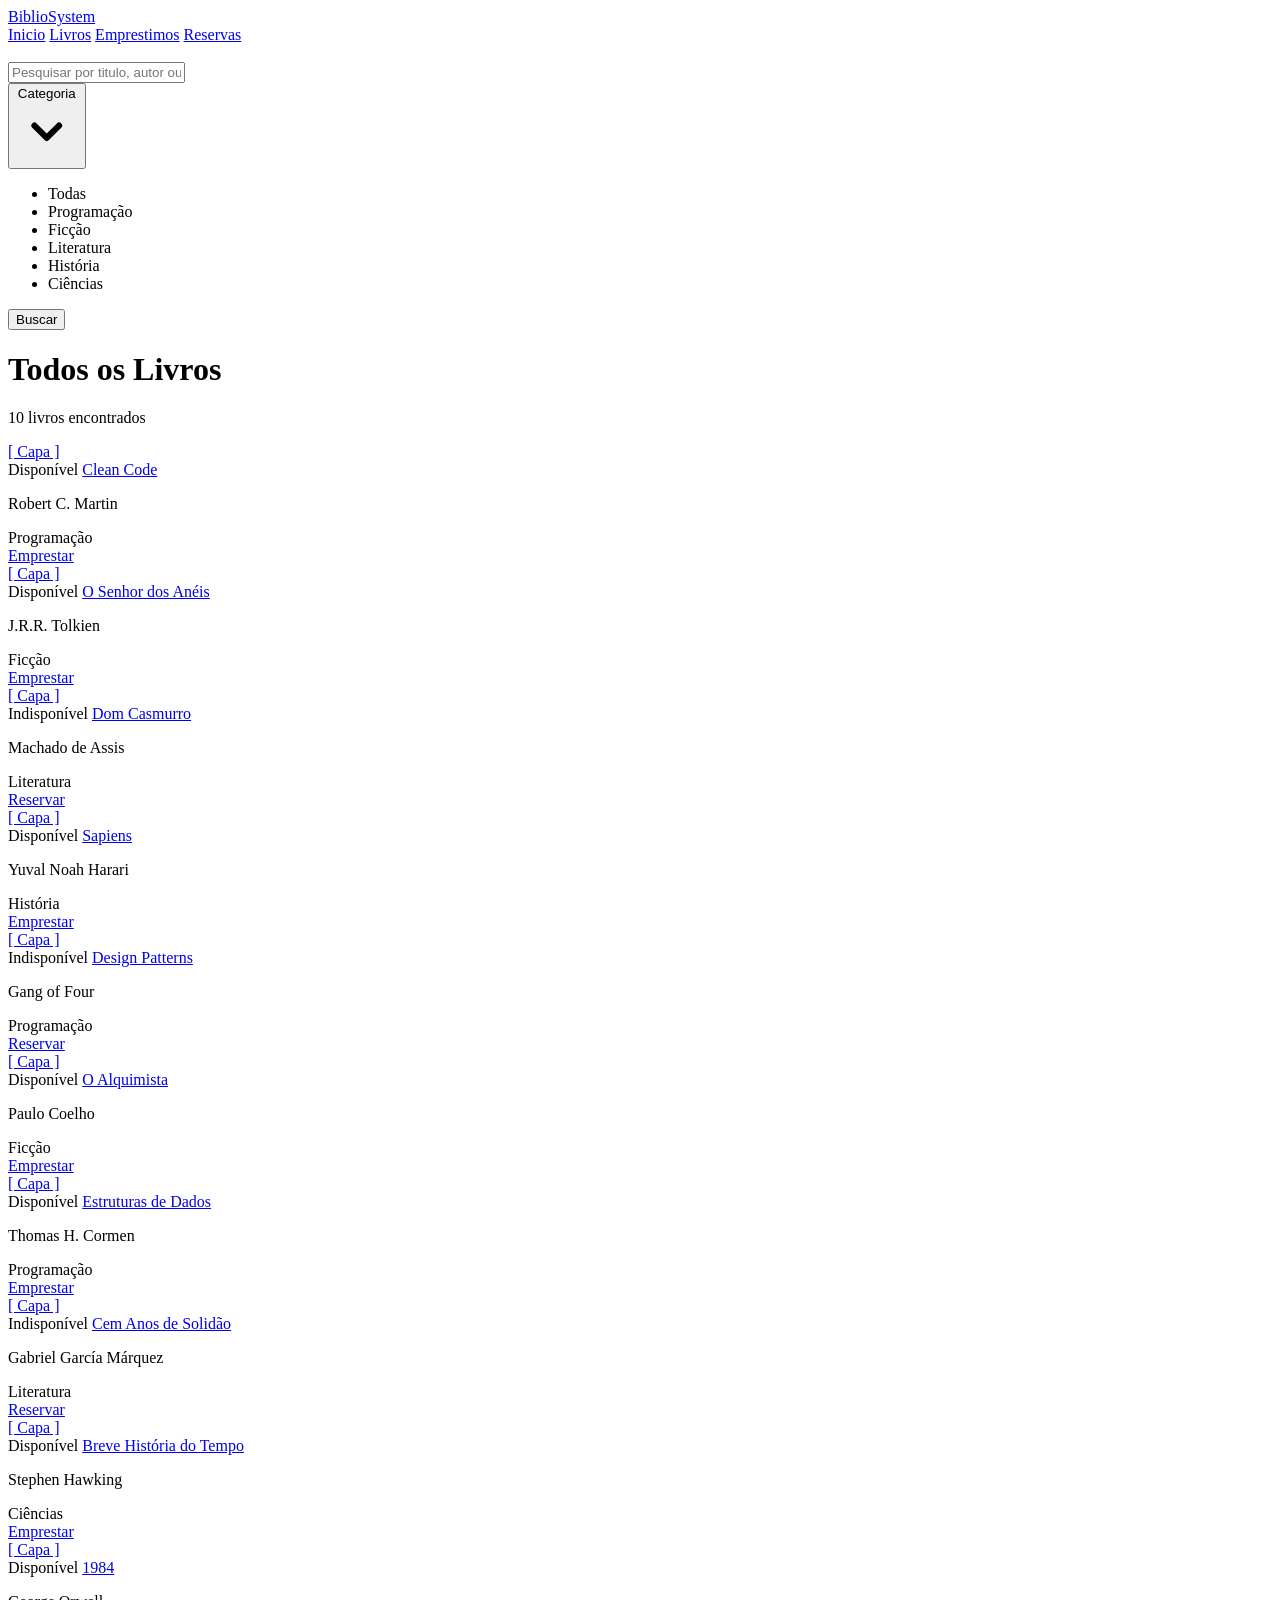
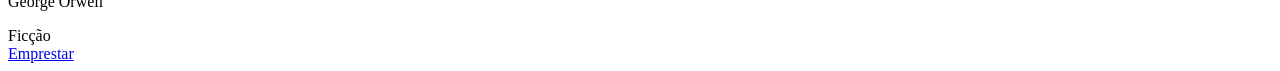
==== index.html @ 9b4d8dee "feat: página que adiciona e  exibe livros cadastrados na página inicial" ====
<!DOCTYPE html>
<html lang="pt-BR">
<head>
  <meta charset="UTF-8" />
  <meta name="viewport" content="width=device-width, initial-scale=1.0" />
  <title>BiblioSystem — Livros</title>
  <link rel="stylesheet" href="css/style.css" />
</head>
<body>

  <!-- NAVBAR -->
  <header class="navbar">
    <div class="navbar__inner">
      <a href="index.html" class="navbar__logo">BiblioSystem</a>

      <nav class="navbar__nav">
        <a href="index.html"        class="navbar__link navbar__link--active">Inicio</a>
        <a href="livros.html"       class="navbar__link">Livros</a>
        <a href="emprestimos.html"  class="navbar__link">Emprestimos</a>
        <a href="reservas.html"     class="navbar__link">Reservas</a>
      </nav>

      <a href="perfil.html" class="navbar__avatar" aria-label="Perfil do usuário">
        <img src="" alt="" class="navbar__avatar-img" id="avatarImg" />
      </a>
    </div>

    <!-- SEARCH BAR -->
    <div class="search-bar">
      <div class="search-bar__inner">
        <input
          type="text"
          id="searchInput"
          class="search-bar__input"
          placeholder="Pesquisar por titulo, autor ou ISBN..."
          aria-label="Pesquisar livros"
        />

        <div class="search-bar__controls">
          <div class="dropdown">
            <button class="dropdown__btn" id="categoryBtn" aria-haspopup="listbox" aria-expanded="false">
              <span id="categoryLabel">Categoria</span>
              <svg class="dropdown__icon" viewBox="0 0 20 20" fill="currentColor" aria-hidden="true">
                <path fill-rule="evenodd" d="M5.293 7.293a1 1 0 011.414 0L10 10.586l3.293-3.293a1 1 0 111.414 1.414l-4 4a1 1 0 01-1.414 0l-4-4a1 1 0 010-1.414z" clip-rule="evenodd"/>
              </svg>
            </button>
            <ul class="dropdown__menu" id="categoryMenu" role="listbox">
              <li class="dropdown__item" role="option" data-value="">Todas</li>
              <li class="dropdown__item" role="option" data-value="Programacao">Programação</li>
              <li class="dropdown__item" role="option" data-value="Ficcao">Ficção</li>
              <li class="dropdown__item" role="option" data-value="Literatura">Literatura</li>
              <li class="dropdown__item" role="option" data-value="Historia">História</li>
              <li class="dropdown__item" role="option" data-value="Ciencias">Ciências</li>
            </ul>
          </div>

          <button class="search-bar__btn" id="searchBtn">Buscar</button>
        </div>
      </div>
    </div>
  </header>

  <!-- MAIN CONTENT -->
  <main class="main">
    <div class="main__inner">
      <div class="books-header">
        <h1 class="books-header__title">Todos os Livros</h1>
        <p class="books-header__count" id="booksCount">0 livros encontrados</p>
      </div>

      <div class="books-grid" id="booksGrid">
        <!-- Cards gerados via JS -->
      </div>

      <div class="books-empty" id="booksEmpty" hidden>
        <p>Nenhum livro encontrado para sua pesquisa.</p>
      </div>
    </div>
  </main>


<script src="js/main.js"></script>
</body>
</html>
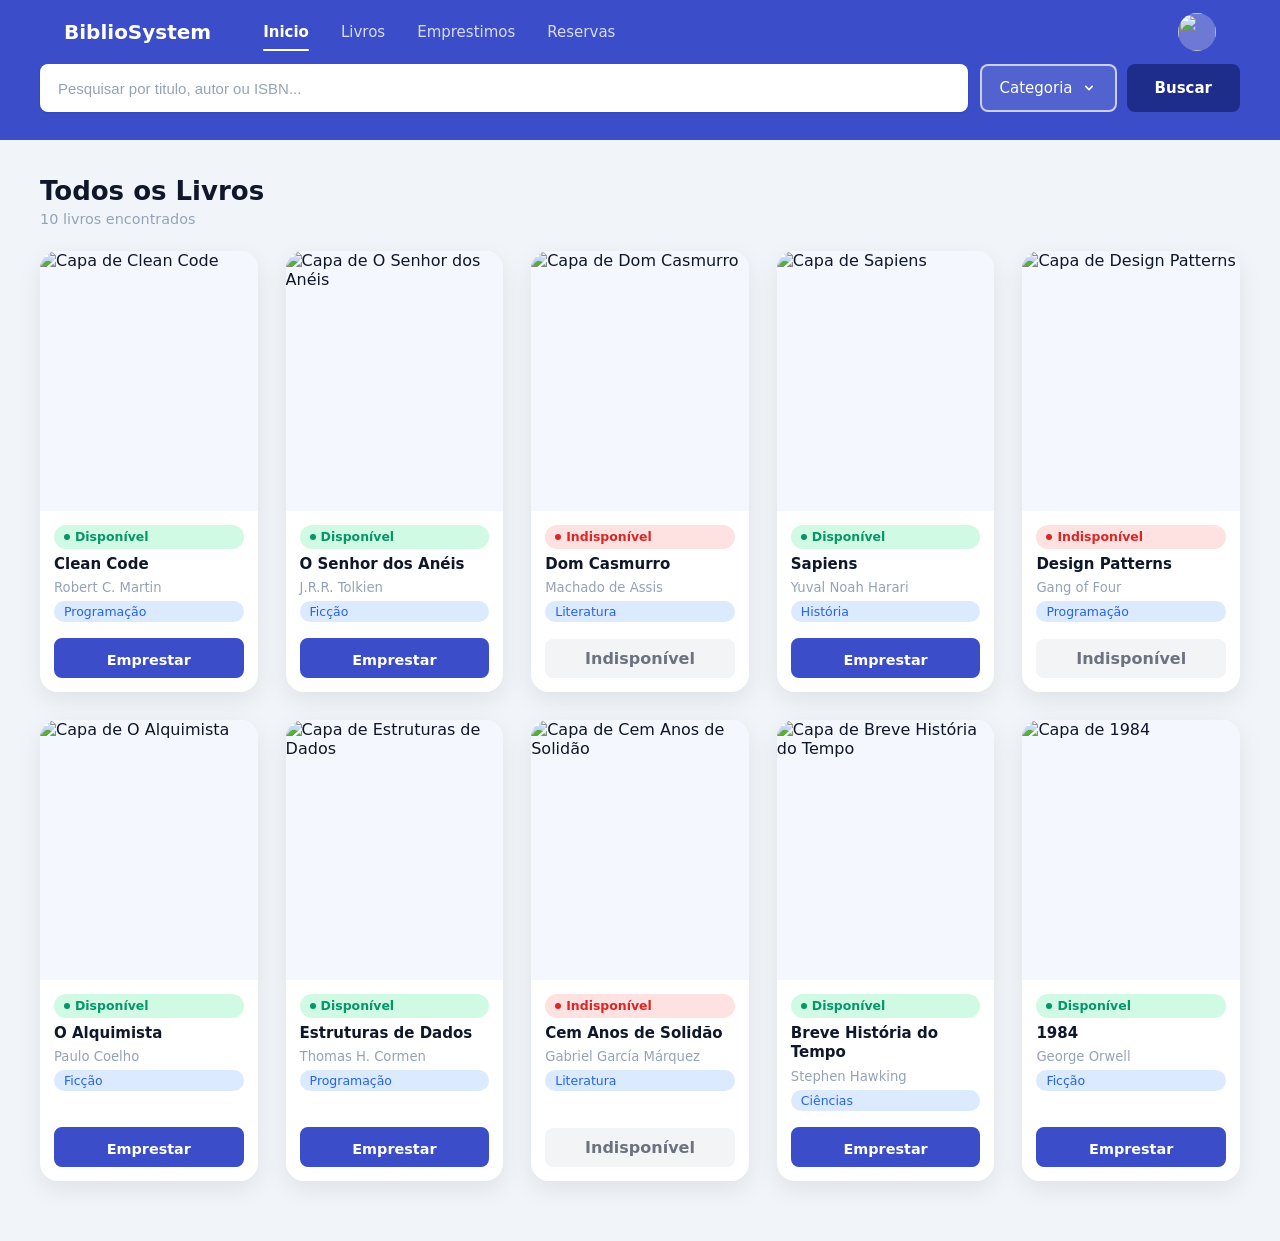
==== commit 2d71928f: "feat: Adição da aba de empréstimos" ====
--- a/index.html
+++ b/index.html
@@ -16,7 +16,7 @@
       <nav class="navbar__nav">
         <a href="index.html"        class="navbar__link navbar__link--active">Inicio</a>
         <a href="livros.html"       class="navbar__link">Livros</a>
-        <a href="emprestimos.html"  class="navbar__link">Emprestimos</a>
+        <a href="emprestimo.html"  class="navbar__link">Emprestimos</a>
         <a href="reservas.html"     class="navbar__link">Reservas</a>
       </nav>
 
--- a/css/style.css
+++ b/css/style.css
@@ -0,0 +1,603 @@
+/* ============================================================
+   RESET & BASE
+   ============================================================ */
+*, *::before, *::after {
+  margin: 0;
+  padding: 0;
+  box-sizing: border-box;
+}
+
+:root {
+  --blue-primary:   #3B4DC8;
+  --blue-dark:      #2D3DA0;
+  --blue-darker:    #1E2D8A;
+  --blue-light:     #EEF1FF;
+  --blue-tag-bg:    #DBEAFE;
+  --blue-tag-text:  #2563EB;
+
+  --green-bg:       #D1FAE5;
+  --green-text:     #059669;
+  --red-bg:         #FEE2E2;
+  --red-text:       #DC2626;
+
+  --gray-50:        #F8FAFC;
+  --gray-100:       #F1F5F9;
+  --gray-200:       #E2E8F0;
+  --gray-400:       #94A3B8;
+  --gray-600:       #475569;
+  --gray-900:       #0F172A;
+
+  --card-radius:    14px;
+  --shadow-sm:      0 1px 3px rgba(0,0,0,.08), 0 1px 2px rgba(0,0,0,.05);
+  --shadow-md:      0 4px 16px rgba(0,0,0,.10), 0 2px 6px rgba(0,0,0,.06);
+
+  --transition:     .18s ease;
+}
+
+html {
+  font-family: 'Segoe UI', system-ui, -apple-system, sans-serif;
+  color: var(--gray-900);
+  background: var(--gray-100);
+}
+
+a {
+  text-decoration: none;
+  color: inherit;
+}
+
+button {
+  cursor: pointer;
+  border: none;
+  background: none;
+  font-family: inherit;
+}
+
+ul {
+  list-style: none;
+}
+
+/* ============================================================
+   NAVBAR
+   ============================================================ */
+.navbar {
+  background: var(--blue-primary);
+  padding-bottom: 28px;
+}
+
+.navbar__inner {
+  max-width: 1200px;
+  margin: 0 auto;
+  padding: 0 24px;
+  height: 64px;
+  display: flex;
+  align-items: center;
+  gap: 40px;
+}
+
+.navbar__logo {
+  font-size: 1.25rem;
+  font-weight: 700;
+  color: #fff;
+  white-space: nowrap;
+}
+
+.navbar__nav {
+  display: flex;
+  gap: 8px;
+  flex: 1;
+}
+
+.navbar__link {
+  color: rgba(255,255,255,.80);
+  font-size: .9375rem;
+  padding: 6px 12px;
+  border-radius: 6px;
+  transition: color var(--transition), background var(--transition);
+  position: relative;
+}
+
+.navbar__link:hover {
+  color: #fff;
+}
+
+.navbar__link--active {
+  color: #fff;
+  font-weight: 600;
+}
+
+.navbar__link--active::after {
+  content: '';
+  position: absolute;
+  bottom: -4px;
+  left: 12px;
+  right: 12px;
+  height: 2px;
+  background: #fff;
+  border-radius: 2px;
+}
+
+.navbar__avatar {
+  width: 38px;
+  height: 38px;
+  border-radius: 50%;
+  background: rgba(255,255,255,.25);
+  overflow: hidden;
+  display: flex;
+  align-items: center;
+  justify-content: center;
+  flex-shrink: 0;
+  transition: background var(--transition);
+}
+
+.navbar__avatar:hover {
+  background: rgba(255,255,255,.38);
+}
+
+.navbar__avatar-img {
+  width: 100%;
+  height: 100%;
+  object-fit: cover;
+}
+
+/* ============================================================
+   SEARCH BAR
+   ============================================================ */
+.search-bar {
+  padding: 0 24px;
+}
+
+.search-bar__inner {
+  max-width: 1200px;
+  margin: 0 auto;
+  display: flex;
+  gap: 12px;
+  align-items: center;
+}
+
+.search-bar__input {
+  flex: 1;
+  height: 48px;
+  border-radius: 8px;
+  border: none;
+  padding: 0 18px;
+  font-size: .9375rem;
+  color: var(--gray-900);
+  background: #fff;
+  outline: none;
+  box-shadow: var(--shadow-sm);
+  transition: box-shadow var(--transition);
+}
+
+.search-bar__input::placeholder {
+  color: var(--gray-400);
+}
+
+.search-bar__input:focus {
+  box-shadow: 0 0 0 3px rgba(255,255,255,.35), var(--shadow-sm);
+}
+
+.search-bar__controls {
+  display: flex;
+  gap: 10px;
+}
+
+/* ---- dropdown ---- */
+.dropdown {
+  position: relative;
+}
+
+.dropdown__btn {
+  height: 48px;
+  padding: 0 18px;
+  border-radius: 8px;
+  border: 2px solid rgba(255,255,255,.70);
+  background: rgba(255,255,255,.12);
+  color: #fff;
+  font-size: .9375rem;
+  font-weight: 500;
+  display: flex;
+  align-items: center;
+  gap: 8px;
+  transition: background var(--transition), border-color var(--transition);
+  white-space: nowrap;
+}
+
+.dropdown__btn:hover {
+  background: rgba(255,255,255,.22);
+  border-color: #fff;
+}
+
+.dropdown__icon {
+  width: 16px;
+  height: 16px;
+  transition: transform var(--transition);
+}
+
+.dropdown__btn[aria-expanded="true"] .dropdown__icon {
+  transform: rotate(180deg);
+}
+
+.dropdown__menu {
+  position: absolute;
+  top: calc(100% + 6px);
+  left: 0;
+  min-width: 160px;
+  background: #fff;
+  border-radius: 8px;
+  box-shadow: var(--shadow-md);
+  z-index: 100;
+  overflow: hidden;
+  display: none;
+}
+
+.dropdown__menu.is-open {
+  display: block;
+}
+
+.dropdown__item {
+  padding: 10px 16px;
+  font-size: .9375rem;
+  color: var(--gray-600);
+  cursor: pointer;
+  transition: background var(--transition), color var(--transition);
+}
+
+.dropdown__item:hover,
+.dropdown__item.is-selected {
+  background: var(--blue-light);
+  color: var(--blue-primary);
+}
+
+/* ---- search button ---- */
+.search-bar__btn {
+  height: 48px;
+  padding: 0 28px;
+  border-radius: 8px;
+  background: var(--blue-darker);
+  color: #fff;
+  font-size: .9375rem;
+  font-weight: 600;
+  transition: background var(--transition);
+  white-space: nowrap;
+}
+
+.search-bar__btn:hover {
+  background: var(--blue-dark);
+}
+
+/* ============================================================
+   MAIN CONTENT
+   ============================================================ */
+.main {
+  padding: 36px 24px 60px;
+}
+
+.main__inner {
+  max-width: 1200px;
+  margin: 0 auto;
+}
+
+.books-header {
+  margin-bottom: 24px;
+}
+
+.books-header__title {
+  font-size: 1.625rem;
+  font-weight: 700;
+  color: var(--gray-900);
+  line-height: 1.2;
+}
+
+.books-header__count {
+  margin-top: 4px;
+  font-size: .9rem;
+  color: var(--gray-400);
+}
+
+/* ============================================================
+   BOOKS GRID
+   ============================================================ */
+.books-grid {
+  display: grid;
+  grid-template-columns: repeat(5, 1fr);
+  gap: 28px;
+}
+
+/* ============================================================
+   RESPONSIVE
+   ============================================================ */
+
+/* Tablet largo */
+@media (max-width: 1100px) {
+  .books-grid { grid-template-columns: repeat(4, 1fr); }
+}
+
+/* Tablet */
+@media (max-width: 900px) {
+  .navbar__inner { gap: 20px; }
+
+  .books-grid { grid-template-columns: repeat(3, 1fr); }
+}
+
+/* Mobile grande */
+@media (max-width: 768px) {
+  /* Navbar */
+  .navbar__logo {
+    display: none;
+  }
+
+  .navbar__inner {
+    gap: 12px;
+    padding: 0 16px;
+    height: 56px;
+  }
+
+  .navbar__nav {
+    gap: 0;
+    overflow-x: auto;
+    -webkit-overflow-scrolling: touch;
+    scrollbar-width: none;
+    min-width: 0;
+    flex-shrink: 1;
+  }
+
+  .navbar__nav::-webkit-scrollbar { display: none; }
+
+  .navbar__link {
+    font-size: .875rem;
+    padding: 6px 8px;
+    white-space: nowrap;
+  }
+
+  .navbar {
+    padding-bottom: 18px;
+  }
+
+  /* Search — empilha input acima dos controles */
+  .search-bar {
+    padding: 0 16px;
+  }
+
+  .search-bar__inner {
+    flex-wrap: wrap;
+    gap: 10px;
+  }
+
+  .search-bar__input {
+    flex-basis: 100%;
+  }
+
+  .search-bar__controls {
+    width: 100%;
+  }
+
+  .dropdown {
+    flex: 1;
+  }
+
+  .dropdown__btn {
+    width: 100%;
+    justify-content: space-between;
+  }
+
+  /* Main */
+  .main {
+    padding: 24px 16px 48px;
+  }
+
+  .books-header__title {
+    font-size: 1.375rem;
+  }
+
+  .books-grid {
+    grid-template-columns: repeat(2, 1fr);
+    gap: 14px;
+  }
+}
+
+/* Mobile pequeno */
+@media (max-width: 480px) {
+  .book-card__cover {
+    height: 130px;
+  }
+
+  .book-card__body {
+    padding: 12px 12px 10px;
+  }
+
+  .book-card__footer {
+    padding: 0 12px 12px;
+  }
+}
+
+/* Mobile mínimo — 1 coluna */
+@media (max-width: 360px) {
+  .books-grid {
+    grid-template-columns: 1fr;
+  }
+}
+
+/* ============================================================
+   BOOK CARD
+   ============================================================ */
+.book-card {
+  background: #fff;
+  border-radius: 18px;
+  box-shadow: 0 8px 24px rgba(0,0,0,.08);
+  overflow: hidden;
+  display: flex;
+  flex-direction: column;
+  transition: all .25s ease;
+}
+
+.book-card:hover {
+  transform: translateY(-6px);
+  box-shadow: 0 14px 32px rgba(0,0,0,.12);
+}
+
+/* cover */
+.book-card__cover {
+  height: 260px;
+  overflow: hidden;
+  background: #f5f7ff;
+  display: flex;
+  align-items: center;
+  justify-content: center;
+}
+
+.book-card__cover img {
+  width: 100%;
+  height: 100%;
+  object-fit: cover;
+  transition: transform .3s ease;
+}
+
+.book-card:hover .book-card__cover img {
+  transform: scale(1.05);
+}
+
+.book-card__cover-placeholder {
+  color: var(--gray-400);
+  font-size: .85rem;
+  letter-spacing: .02em;
+}
+
+/* body */
+.book-card__body {
+  padding: 14px 14px 16px;
+  display: flex;
+  flex-direction: column;
+  flex: 1;
+  gap: 6px;
+}
+
+.book-card__title {
+  font-size: .9375rem;
+  font-weight: 700;
+  color: var(--gray-900);
+  line-height: 1.3;
+  transition: color var(--transition);
+  display: block;
+}
+
+.book-card__title:hover {
+  color: var(--blue-primary);
+}
+
+.book-card__author {
+  font-size: .825rem;
+  color: var(--gray-400);
+}
+
+/* footer */
+.book-card__footer {
+  padding: 0 14px 14px;
+}
+
+/* ============================================================
+   BADGE & TAG
+   ============================================================ */
+.badge {
+  display: inline-flex;
+  align-items: center;
+  gap: 5px;
+  padding: 3px 10px;
+  border-radius: 999px;
+  font-size: .78rem;
+  font-weight: 600;
+  line-height: 1.4;
+}
+
+.badge::before {
+  content: '';
+  width: 6px;
+  height: 6px;
+  border-radius: 50%;
+  flex-shrink: 0;
+}
+
+.badge--disponivel {
+  background: var(--green-bg);
+  color: var(--green-text);
+}
+
+.badge--disponivel::before {
+  background: var(--green-text);
+}
+
+.badge--indisponivel {
+  background: var(--red-bg);
+  color: var(--red-text);
+}
+
+.badge--indisponivel::before {
+  background: var(--red-text);
+}
+
+.tag {
+  display: inline-block;
+  padding: 3px 10px;
+  border-radius: 999px;
+  font-size: .78rem;
+  font-weight: 500;
+  background: var(--blue-tag-bg);
+  color: var(--blue-tag-text);
+}
+
+/* ============================================================
+   BUTTONS
+   ============================================================ */
+.btn {
+  display: block;
+  width: 100%;
+  height: 40px;
+  border-radius: 8px;
+  font-size: .9rem;
+  font-weight: 600;
+  text-align: center;
+  line-height: 40px;
+  transition: background var(--transition), color var(--transition), border-color var(--transition);
+}
+
+.btn--primary {
+  background: var(--blue-primary);
+  color: #fff;
+  border: 2px solid var(--blue-primary);
+}
+
+.btn--primary:hover {
+  background: var(--blue-dark);
+  border-color: var(--blue-dark);
+}
+
+.btn--outline {
+  background: transparent;
+  color: var(--blue-primary);
+  border: 2px solid var(--blue-primary);
+}
+
+.btn--outline:hover {
+  background: var(--blue-light);
+}
+
+/* ============================================================
+   EMPTY STATE
+   ============================================================ */
+.books-empty {
+  text-align: center;
+  padding: 60px 20px;
+  color: var(--gray-400);
+  font-size: 1rem;
+}
+
+.book-card__status-indisponivel {
+  display: block;
+  width: 100%;
+  text-align: center;
+  padding: 10px;
+  border-radius: 8px;
+  background: #f3f4f6;
+  color: #6b7280;
+  font-weight: 600;
+  cursor: not-allowed;
+}
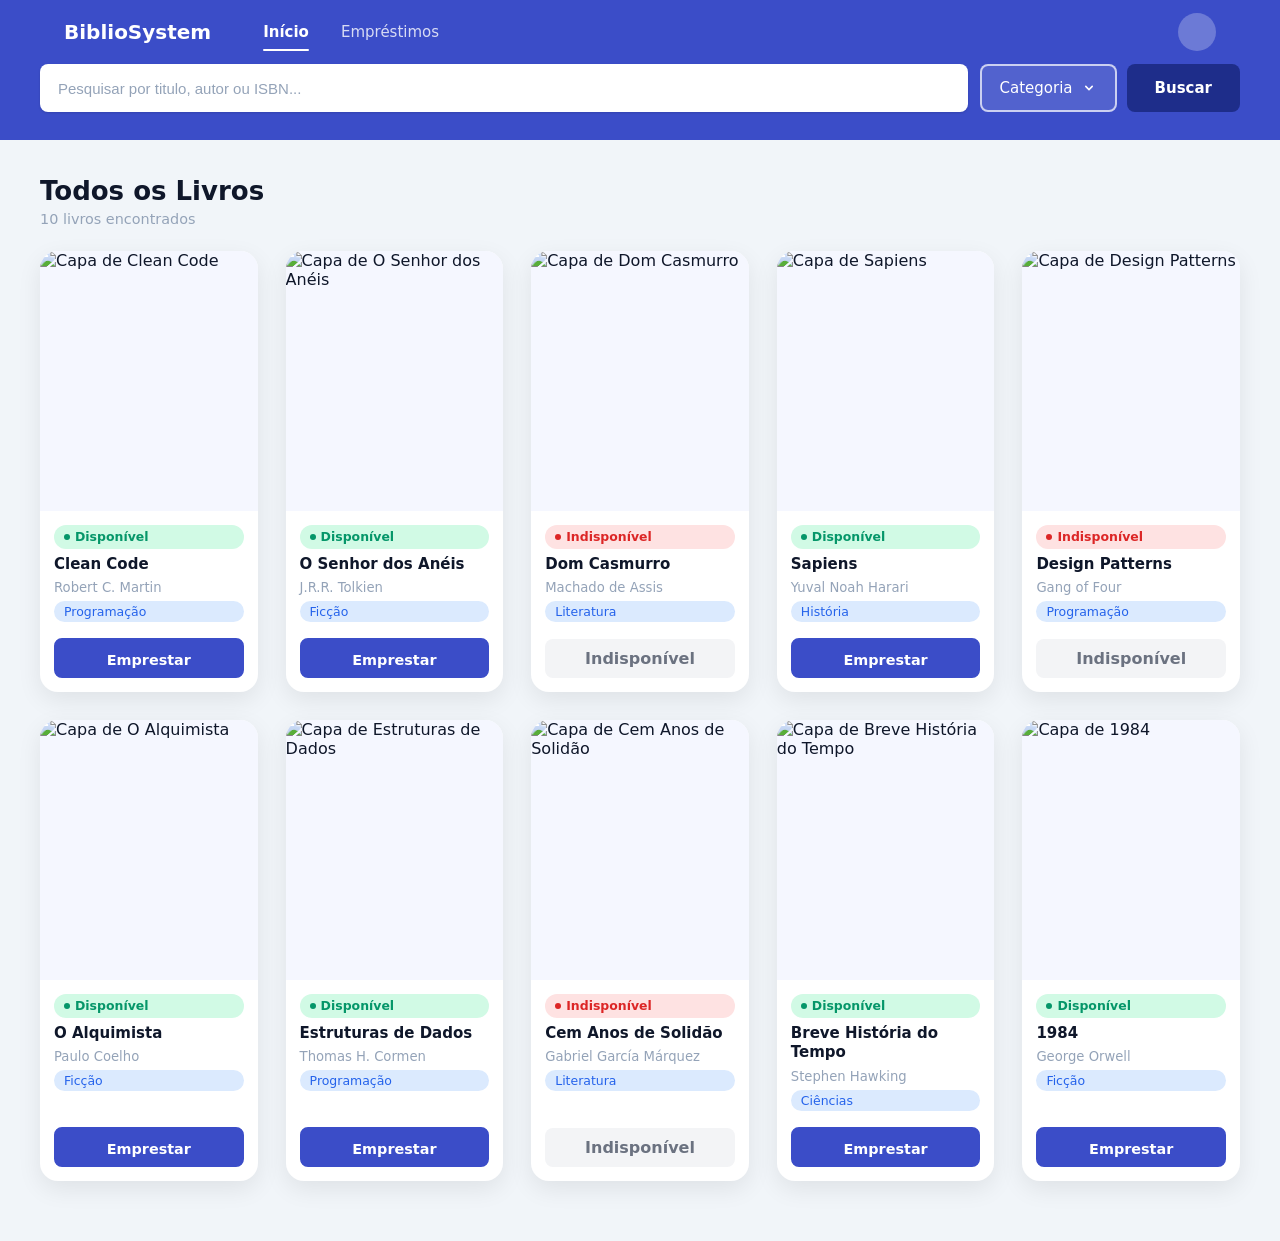
==== commit 3bfbc75f: "refac: add links no index" ====
--- a/index.html
+++ b/index.html
@@ -14,15 +14,13 @@
       <a href="index.html" class="navbar__logo">BiblioSystem</a>
 
       <nav class="navbar__nav">
-        <a href="index.html"        class="navbar__link navbar__link--active">Inicio</a>
-        <a href="livros.html"       class="navbar__link">Livros</a>
-        <a href="emprestimo.html"  class="navbar__link">Emprestimos</a>
-        <a href="reservas.html"     class="navbar__link">Reservas</a>
+        <a href="index.html"        class="navbar__link navbar__link--active">Início</a>
+        <a href="emprestimos.html"  class="navbar__link">Empréstimos</a>
+        <a href="livros.html"       class="navbar__link" id="navLivros" style="display:none">Livros</a>
+        <a href="admin.html"        class="navbar__link" id="navAdmin"  style="display:none">Admin</a>
       </nav>
 
-      <a href="perfil.html" class="navbar__avatar" aria-label="Perfil do usuário">
-        <img src="" alt="" class="navbar__avatar-img" id="avatarImg" />
-      </a>
+      <a href="perfil.html" class="navbar__avatar" id="navAvatar" aria-label="Perfil do usuário"></a>
     </div>
 
     <!-- SEARCH BAR -->
@@ -78,7 +76,8 @@
     </div>
   </main>
 
-
-<script src="js/main.js"></script>
+  <script src="js/livros-data.js"></script>
+  <script src="js/main.js"></script>
+  <script src="js/navbar.js"></script>
 </body>
-</html>+</html>
